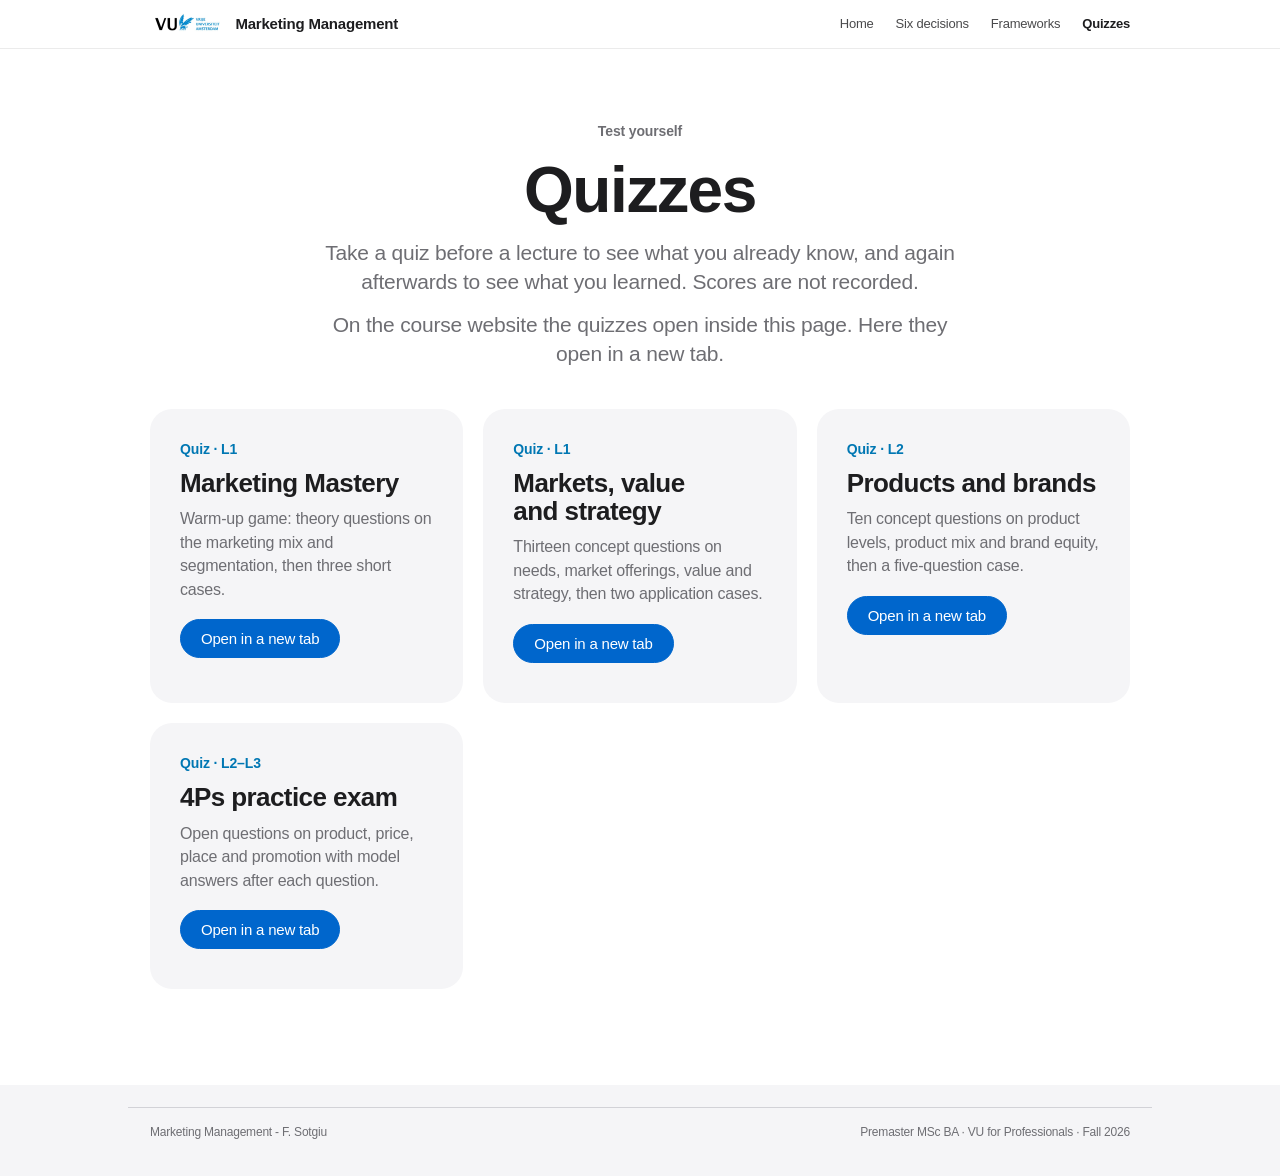
==== quizzes.html @ 00190a72 "Add files via upload" ====
<!doctype html>
<html lang="en">
<head>
<title>Marketing Quizzes</title>
<meta charset="utf-8">
<meta name="robots" content="noindex, nofollow">
<meta name="viewport" content="width=device-width, initial-scale=1, viewport-fit=cover">
<link rel="stylesheet" href="site.css">
</head>
<body>
<div id="site-header"></div>
<main class="wrap">
  <header class="page-head">
    <span class="label">Test yourself</span>
    <h1>Quizzes</h1>
    <p>Take a quiz before a lecture to see what you already know, and again afterwards to see what you learned. Scores are not recorded.</p>
    <p class="embed-note" id="embed-note"></p>
  </header>
  <div class="quiz-grid" id="quizzes"></div>
</main>
<div id="site-footer"></div>
<script src="site.js"></script>
<script>
  (function () {
    const S = window.SITE;
    document.getElementById("quizzes").innerHTML = S.quizzes.map((q) => S.quizCard(q)).join("");
    document.getElementById("embed-note").textContent = S.canEmbed() ? "" : "On the course website the quizzes open inside this page. Here they open in a new tab.";
  })();
</script>
</body>
</html>
---- site.css ----
/* Layout: product-page style. White ground, light grey tiles, large centred headlines in the system
   San Francisco face, pill buttons, a frosted top bar and a horizontal section bar for the booklet.
   Deliberately single theme (white), as requested. */
:root {
  --bg: #ffffff;
  --tile: #f5f5f7;
  --ink: #1d1d1f;
  --muted: #6e6e73;
  --line: #d2d2d7;
  --link: #0066cc;
  --vu: #0077b3;
  --on-vu: #ffffff;
  --note: #fff8e5;
  --note-ink: #6b4e00;
  --font: -apple-system, BlinkMacSystemFont, "SF Pro Text", "SF Pro Display", "Helvetica Neue", Helvetica, Arial, sans-serif;
  --mono: ui-monospace, "SF Mono", Menlo, monospace;
  --measure: 68ch;
  color-scheme: light;
}

* { box-sizing: border-box; }
html { scroll-behavior: smooth; scroll-padding-top: 108px; }
@media (prefers-reduced-motion: reduce) { html { scroll-behavior: auto; } }
body {
  margin: 0; background: var(--bg); color: var(--ink);
  font-family: var(--font); font-size: 17px; line-height: 1.47; letter-spacing: -0.012em;
  -webkit-font-smoothing: antialiased;
}
img { max-width: 100%; }
a { color: var(--link); text-decoration: none; }
a:hover { text-decoration: underline; }
:focus-visible { outline: 2px solid var(--link); outline-offset: 2px; border-radius: 4px; }
h1, h2, h3 { font-weight: 600; letter-spacing: -0.022em; line-height: 1.08; text-wrap: balance; margin: 0; }
.label { font-size: 14px; font-weight: 600; color: var(--muted); letter-spacing: -0.01em; }
.wrap { max-width: 1024px; margin: 0 auto; padding-inline: 22px; }

/* Global bar */
.site-header {
  position: sticky; top: env(safe-area-inset-top, 0px); z-index: 20;
  background: rgba(255, 255, 255, 0.8); backdrop-filter: saturate(180%) blur(20px); -webkit-backdrop-filter: saturate(180%) blur(20px);
  border-bottom: 1px solid rgba(0, 0, 0, 0.08);
}
.site-header .wrap { display: flex; align-items: center; gap: 24px; height: 48px; }
.brand { display: flex; align-items: center; gap: 10px; color: var(--ink); }
.brand:hover { text-decoration: none; }
.brand img { height: 22px; width: auto; }
.brand span { font-size: 15px; font-weight: 600; }
.site-nav { display: flex; gap: 22px; margin-left: auto; overflow-x: auto; }
.site-nav a { color: var(--ink); opacity: .8; font-size: 13px; white-space: nowrap; padding: 4px 0; }
.site-nav a:hover { opacity: 1; text-decoration: none; }
.site-nav a[aria-current="page"] { opacity: 1; font-weight: 600; }
@media (max-width: 640px) { .brand span { display: none; } .site-nav { gap: 16px; } }

/* Footer */
.site-footer { background: var(--tile); margin-top: 96px; padding-block: 22px 34px; color: var(--muted); font-size: 12px; }
.site-footer .wrap { display: flex; gap: 16px; justify-content: space-between; flex-wrap: wrap; border-top: 1px solid var(--line); padding-top: 16px; }

/* Page heads: centred, large */
.page-head, .bk-head, .home-hero { text-align: center; padding-block: 72px 40px; display: grid; justify-items: center; gap: 14px; }
.page-head h1, .bk-head h1 { font-size: clamp(40px, 7vw, 64px); }
.page-head p, .bk-head p { color: var(--muted); max-width: 640px; font-size: 21px; line-height: 1.38; margin: 0; }
.home-hero h1 { font-size: clamp(48px, 9vw, 88px); letter-spacing: -0.03em; }
.home-hero p { color: var(--muted); max-width: 640px; font-size: 24px; line-height: 1.3; margin: 0; }
.home-hero .label { color: var(--vu); }

/* Buttons: pills */
.btn {
  display: inline-flex; align-items: center; justify-content: center; gap: 6px;
  font: 400 15px/1 var(--font); padding: 11px 20px; border-radius: 980px;
  border: 1px solid var(--link); background: transparent; color: var(--link); cursor: pointer;
}
.btn:hover { text-decoration: none; background: rgba(0, 102, 204, 0.06); }
.btn.primary { background: var(--link); color: #fff; }
.btn.primary:hover { background: #0077ed; }
.more { font-size: 17px; }
.more::after { content: " ›"; }

/* Citations */
sup.cite { font-size: .68em; line-height: 0; margin-left: 1px; }
sup.cite a { font-family: var(--mono); }
.sources { max-width: var(--measure); margin: 64px auto 0; }
.sources h2 { font-size: 24px; }
.sources ol { padding-left: 1.4em; margin: 14px 0 0; display: grid; gap: 8px; font-size: 14px; color: var(--muted); }
.sources li:target { color: var(--ink); background: #e8f2fc; border-radius: 6px; }

/* Tiles */
.tile { background: var(--tile); border-radius: 22px; padding: 32px; min-width: 0; display: grid; gap: 10px; align-content: start; }
.quiz-grid { display: grid; grid-template-columns: repeat(auto-fit, minmax(270px, 1fr)); gap: 20px; }
.quiz-card { background: var(--tile); border-radius: 22px; padding: 30px; display: grid; gap: 10px; align-content: start; min-width: 0; }
.quiz-card .label { color: var(--vu); }
.quiz-card h3 { font-size: 26px; }
.quiz-card p { margin: 0; color: var(--muted); font-size: 16px; }
.quiz-card .actions { display: flex; gap: 10px; flex-wrap: wrap; margin-top: 8px; }
.quiz-frame { width: 100%; height: 760px; border: 0; border-radius: 14px; background: #fff; margin-top: 12px; box-shadow: 0 0 0 1px var(--line); }
.embed-note { font-size: 14px; color: var(--muted); }

/* Home */
.home-cta { display: flex; gap: 14px; flex-wrap: wrap; justify-content: center; margin-top: 8px; }
.page-list { display: grid; grid-template-columns: repeat(auto-fit, minmax(280px, 1fr)); gap: 20px; }
.page-link { background: var(--tile); border-radius: 22px; padding: 36px 32px; display: grid; gap: 10px; align-content: start; color: var(--ink); min-width: 0; text-align: center; justify-items: center; }
.page-link:hover { text-decoration: none; }
.page-link:hover .more { text-decoration: underline; }
.page-link h2 { font-size: 32px; }
.page-link p { margin: 0; color: var(--muted); }
.section-title { text-align: center; font-size: clamp(32px, 5vw, 48px); margin: 88px 0 32px; }

/* Frameworks page */
.fw-lecture { margin-top: 56px; }
.fw-lecture > h2 { font-size: 32px; text-align: center; margin-bottom: 24px; }
.fw-list { display: grid; grid-template-columns: repeat(auto-fit, minmax(300px, 1fr)); gap: 20px; }
.fw-item { background: var(--tile); border-radius: 22px; padding: 30px; display: grid; gap: 10px; align-content: start; min-width: 0; scroll-margin-top: 80px; }
.fw-item:target { box-shadow: 0 0 0 2px var(--link); }
.fw-item .label { color: var(--vu); }
.fw-item h3 { font-size: 24px; }
.fw-item p { margin: 0; }
.fw-meta { display: flex; gap: 14px; flex-wrap: wrap; font-size: 14px; color: var(--muted); margin-top: 6px; }

/* ---------- Booklet ---------- */
.booklet { display: block; }
.toc {
  position: sticky; top: calc(48px + env(safe-area-inset-top, 0px)); z-index: 15;
  background: rgba(255, 255, 255, 0.86); backdrop-filter: saturate(180%) blur(20px); -webkit-backdrop-filter: saturate(180%) blur(20px);
  border-bottom: 1px solid rgba(0, 0, 0, 0.08);
}
.toc .wrap { display: flex; align-items: center; gap: 16px; height: 52px; }
.toc .toc-title { font-size: 19px; font-weight: 600; white-space: nowrap; }
.toc ol { list-style: none; margin: 0 0 0 auto; padding: 0; display: flex; gap: 4px; overflow-x: auto; scrollbar-width: none; }
.toc ol::-webkit-scrollbar { display: none; }
.toc ol a { display: block; white-space: nowrap; font-size: 13px; color: var(--ink); opacity: .8; padding: 6px 12px; border-radius: 980px; }
.toc ol a .n { display: none; }
.toc ol a:hover { opacity: 1; text-decoration: none; background: var(--tile); }
.toc ol a.active { opacity: 1; background: var(--ink); color: #fff; }
@media (max-width: 760px) { .toc .toc-title { display: none; } .toc ol { margin-left: 0; } }

.bk-actions { display: flex; gap: 14px; flex-wrap: wrap; justify-content: center; margin-top: 10px; }
.part { padding-top: 64px; }
.part-head { text-align: center; display: grid; gap: 8px; justify-items: center; margin-bottom: 12px; }
.part-head .label { color: var(--vu); }
.part-head h2 { font-size: clamp(34px, 5.4vw, 56px); }

.slide-block { display: grid; gap: 22px; justify-items: center; padding-block: 44px; }
.slide-no { width: 100%; max-width: 900px; display: flex; justify-content: space-between; align-items: center; }
.slide-no a { color: var(--muted); }
.speech { max-width: var(--measure); width: 100%; font-size: 19px; line-height: 1.55; margin: 0; color: #333336; }
.speech p { margin: 0; }

/* The slide frame: a projected VU slide */
.slide {
  --s-blue: #0077b3; --s-ink: #1d1d1f; --s-muted: #6e6e73;
  container-type: inline-size; position: relative; width: 100%; max-width: 900px; aspect-ratio: 16 / 9;
  background: #fff; color: var(--s-ink); border-radius: 18px; overflow: hidden;
  box-shadow: 0 0 0 1px rgba(0,0,0,.06), 0 20px 50px -20px rgba(0,0,0,.25);
}
.slide .s-inner { position: absolute; inset: 8cqw 6cqw 7cqw; display: flex; flex-direction: column; gap: 3cqw; min-width: 0; }
.slide .s-logo { position: absolute; top: 2.6cqw; left: 6cqw; height: 3.4cqw; width: auto; }
.slide .s-foot { position: absolute; left: 6cqw; right: 6cqw; bottom: 2.4cqw; display: flex; gap: 3cqw; font-size: 1.4cqw; color: var(--s-muted); }
.slide .s-foot span:last-child { margin-left: auto; }
.slide h3 { font-weight: 700; font-size: 3.8cqw; color: var(--s-ink); letter-spacing: -0.02em; }
.slide ul { margin: 0; padding-left: 3cqw; display: grid; gap: 1.6cqw; font-size: 2.8cqw; line-height: 1.3; }
.slide ul li::marker { color: var(--s-blue); }
.slide.k-quote, .slide.k-cover { background: var(--s-blue); color: #fff; }
.slide.k-quote .s-inner, .slide.k-cover .s-inner { justify-content: center; gap: 1.6cqw; }
.slide.k-quote .q-head { font-size: 5.2cqw; font-weight: 700; line-height: 1.08; letter-spacing: -0.025em; }
.slide.k-quote .q-line { font-size: 3.2cqw; line-height: 1.3; }
.slide.k-quote .q-line.big { font-size: 4.6cqw; font-weight: 600; letter-spacing: -0.02em; }
.slide.k-cover .c-title { font-size: 7.4cqw; line-height: 1.02; font-weight: 700; letter-spacing: -0.03em; }
.slide.k-cover .c-sub { font-size: 2.4cqw; line-height: 1.45; opacity: .9; white-space: pre-line; }
.slide.k-cover .s-logo, .slide.k-quote .s-logo { background: #fff; padding: .4cqw .8cqw; border-radius: .6cqw; height: 4cqw; }
.slide .cols { display: grid; grid-template-columns: repeat(3, minmax(0, 1fr)); gap: 3cqw; }
.slide .col h4 { margin: 0 0 1cqw; font-size: 2.7cqw; color: var(--s-blue); font-weight: 600; line-height: 1.2; }
.slide .col h4 a { color: inherit; }
.slide .col h4 a:hover { text-decoration: underline; }
.slide .col h4 .lec { display: block; font-size: 1.6cqw; font-weight: 600; color: var(--s-muted); margin-bottom: .3cqw; }
.slide .col p { margin: 0; font-size: 2.2cqw; line-height: 1.35; }
.slide.has-side .s-inner { right: 44cqw; }
.slide .s-side { position: absolute; top: 8cqw; right: 6cqw; bottom: 7cqw; width: 35cqw; object-fit: cover; border-radius: 1cqw; }
.slide .s-full { position: absolute; inset: 0; width: 100%; height: 100%; object-fit: contain; background: #fff; }

/* Case extras */
.case-extra { display: grid; grid-template-columns: repeat(auto-fit, minmax(280px, 1fr)); gap: 20px; padding-block: 8px 24px; }
.extra { background: var(--tile); border-radius: 22px; padding: 30px; display: grid; gap: 10px; align-content: start; min-width: 0; }
.extra .label { color: var(--vu); }
.extra p { margin: 0; font-size: 16px; }
.case-nav { display: flex; justify-content: space-between; gap: 12px; flex-wrap: wrap; font-size: 17px; padding-block: 8px 24px; border-bottom: 1px solid var(--line); }

/* Edit mode */
.edit-bar { display: none; position: fixed; left: 0; right: 0; bottom: 0; z-index: 30; background: rgba(29,29,31,.92); backdrop-filter: blur(20px); -webkit-backdrop-filter: blur(20px); color: #f5f5f7; padding: 12px 22px calc(12px + env(safe-area-inset-bottom, 0px)); }
.edit-bar .wrap { display: flex; gap: 10px; align-items: center; flex-wrap: wrap; }
.edit-bar .btn { color: #f5f5f7; border-color: rgba(245,245,247,.45); }
.edit-bar .btn:hover { background: rgba(255,255,255,.08); }
.edit-bar .status { font-size: 13px; opacity: .8; margin-right: auto; }
body.editing .edit-bar { display: block; }
body.editing [data-edit] { outline: 1px dashed rgba(0,102,204,.6); outline-offset: 2px; cursor: text; }
body.editing .slide.k-quote [data-edit], body.editing .slide.k-cover [data-edit] { outline-color: rgba(255,255,255,.75); }
.img-tools { display: none; gap: 8px; flex-wrap: wrap; align-items: center; background: var(--note); color: var(--note-ink); padding: 12px 14px; border-radius: 14px; font-size: 14px; width: 100%; max-width: 900px; }
body.editing .img-tools { display: flex; }
.img-tools .btn { padding: 8px 14px; font-size: 14px; }
.img-tools input[type="text"] { flex: 1 1 220px; min-width: 0; font: 14px var(--mono); padding: 8px 10px; border: 1px solid var(--line); border-radius: 10px; background: #fff; color: var(--ink); }
.img-tools select { font: 14px var(--font); padding: 7px 8px; border-radius: 10px; border: 1px solid var(--line); background: #fff; color: var(--ink); }
.img-tools label.btn input { display: none; }
body.editing { padding-bottom: 76px; }

.panel { position: fixed; inset: 0; z-index: 40; background: rgba(0,0,0,.4); display: grid; place-items: center; padding: 16px; }
.panel[hidden] { display: none !important; }
.panel-card { background: #fff; color: var(--ink); border-radius: 22px; width: min(760px, 100%); max-height: 90vh; overflow: auto; padding: 32px; display: grid; gap: 14px; box-shadow: 0 30px 80px -20px rgba(0,0,0,.4); }
.panel-card h2 { font-size: 28px; }
.panel-card p { margin: 0; color: var(--muted); }
.panel-card textarea { width: 100%; min-height: 260px; font: 12.5px/1.45 var(--mono); padding: 12px; border: 1px solid var(--line); border-radius: 12px; background: var(--tile); color: var(--ink); }
.panel-card .actions { display: flex; gap: 10px; flex-wrap: wrap; justify-content: flex-end; }
.note-box { background: var(--note); color: var(--note-ink); border-radius: 12px; padding: 12px 14px; font-size: 14px; }
@media (max-width: 640px) { .speech { font-size: 17px; } .slide { border-radius: 12px; } .slide-block { padding-block: 28px; } }
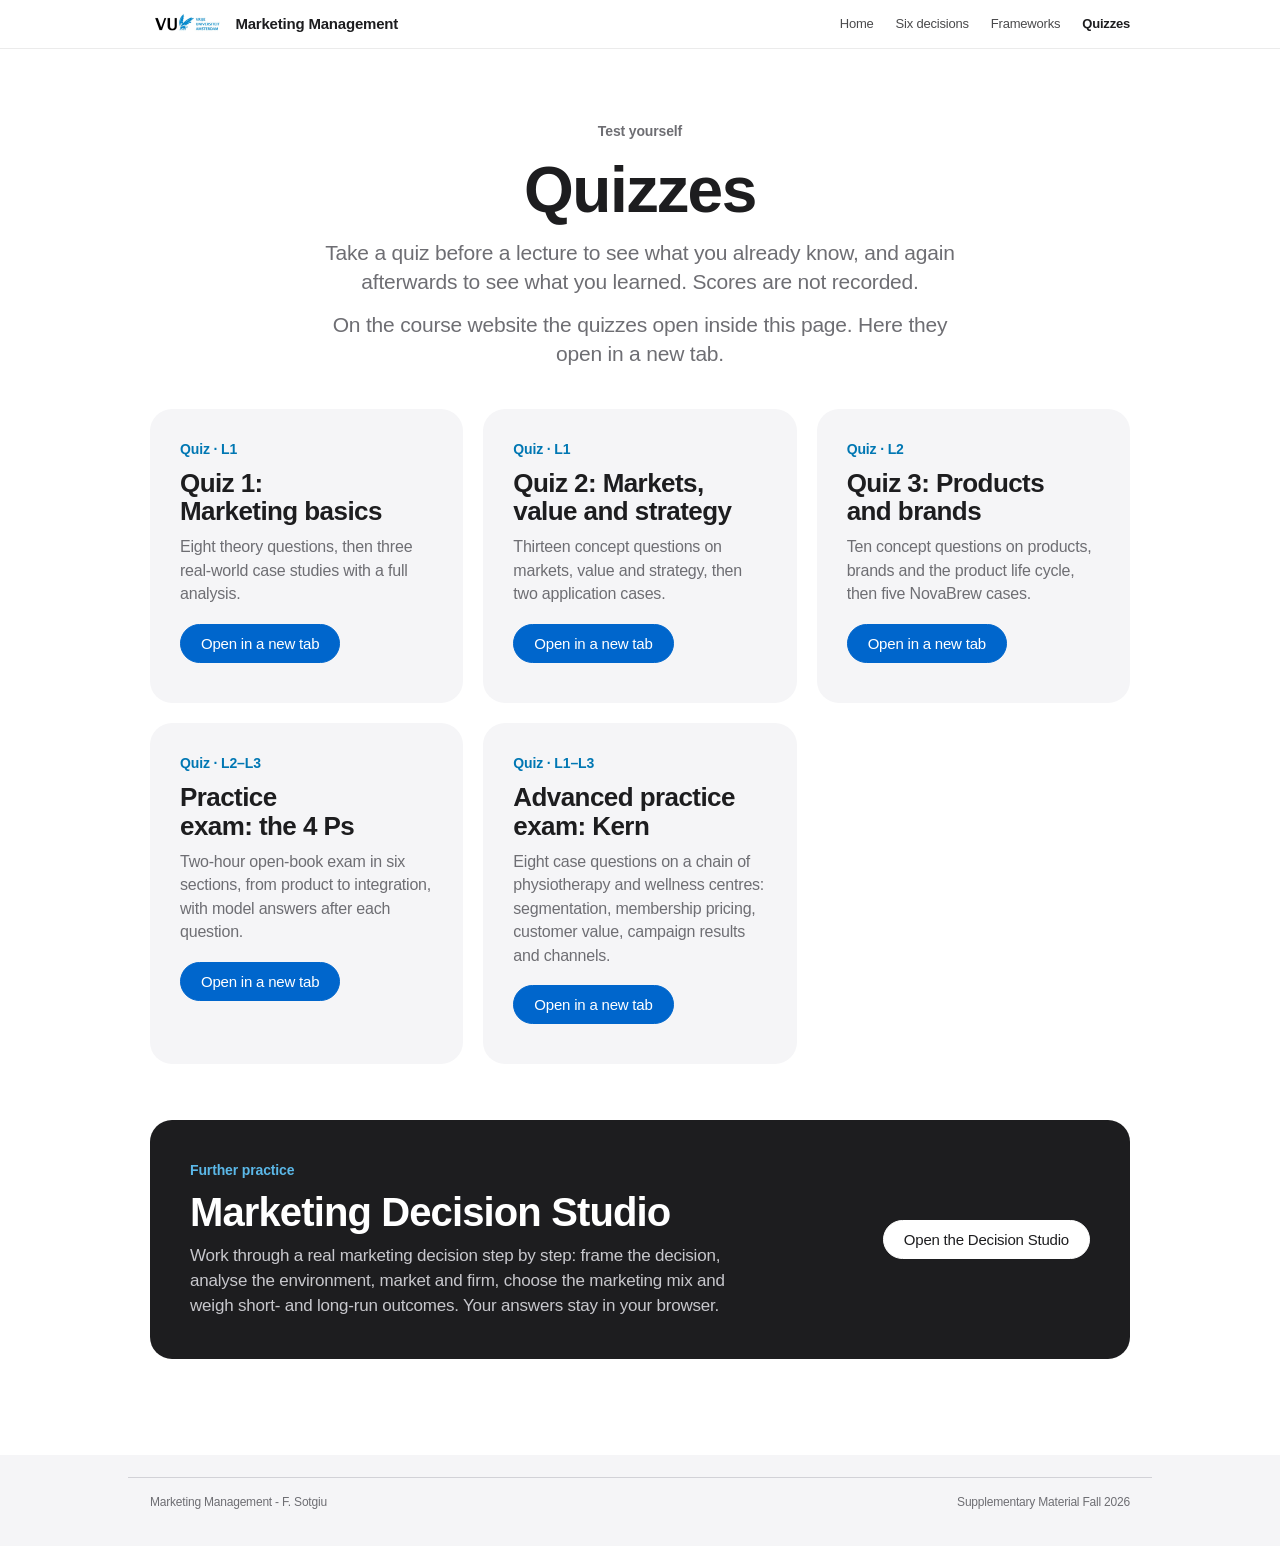
==== commit 05d4145c: "Add files via upload" ====
--- a/quizzes.html
+++ b/quizzes.html
@@ -17,6 +17,7 @@
     <p class="embed-note" id="embed-note"></p>
   </header>
   <div class="quiz-grid" id="quizzes"></div>
+  <div id="practice"></div>
 </main>
 <div id="site-footer"></div>
 <script src="site.js"></script>
@@ -24,6 +25,7 @@
   (function () {
     const S = window.SITE;
     document.getElementById("quizzes").innerHTML = S.quizzes.map((q) => S.quizCard(q)).join("");
+    document.getElementById("practice").innerHTML = S.practiceBox();
     document.getElementById("embed-note").textContent = S.canEmbed() ? "" : "On the course website the quizzes open inside this page. Here they open in a new tab.";
   })();
 </script>
--- a/site.css
+++ b/site.css
@@ -209,3 +209,13 @@
 .panel-card .actions { display: flex; gap: 10px; flex-wrap: wrap; justify-content: flex-end; }
 .note-box { background: var(--note); color: var(--note-ink); border-radius: 12px; padding: 12px 14px; font-size: 14px; }
 @media (max-width: 640px) { .speech { font-size: 17px; } .slide { border-radius: 12px; } .slide-block { padding-block: 28px; } }
+
+/* Further practice box */
+.practice-box { margin: 56px 0 0; background: var(--ink); color: #f5f5f7; border-radius: 22px; padding: 40px; display: flex; gap: 28px; align-items: center; justify-content: space-between; flex-wrap: wrap; }
+.practice-box .practice-text { flex: 1 1 380px; min-width: 0; display: grid; gap: 10px; }
+.practice-box .label { color: #5bb8e8; }
+.practice-box h2 { font-size: clamp(28px, 4vw, 40px); color: #fff; }
+.practice-box p { margin: 0; color: #c7c7cc; max-width: 60ch; }
+.practice-box .btn.primary { background: #fff; color: var(--ink); border-color: #fff; flex: 0 0 auto; }
+.practice-box .btn.primary:hover { background: #e8e8ed; }
+@media (max-width: 640px) { .practice-box { padding: 28px; } }
